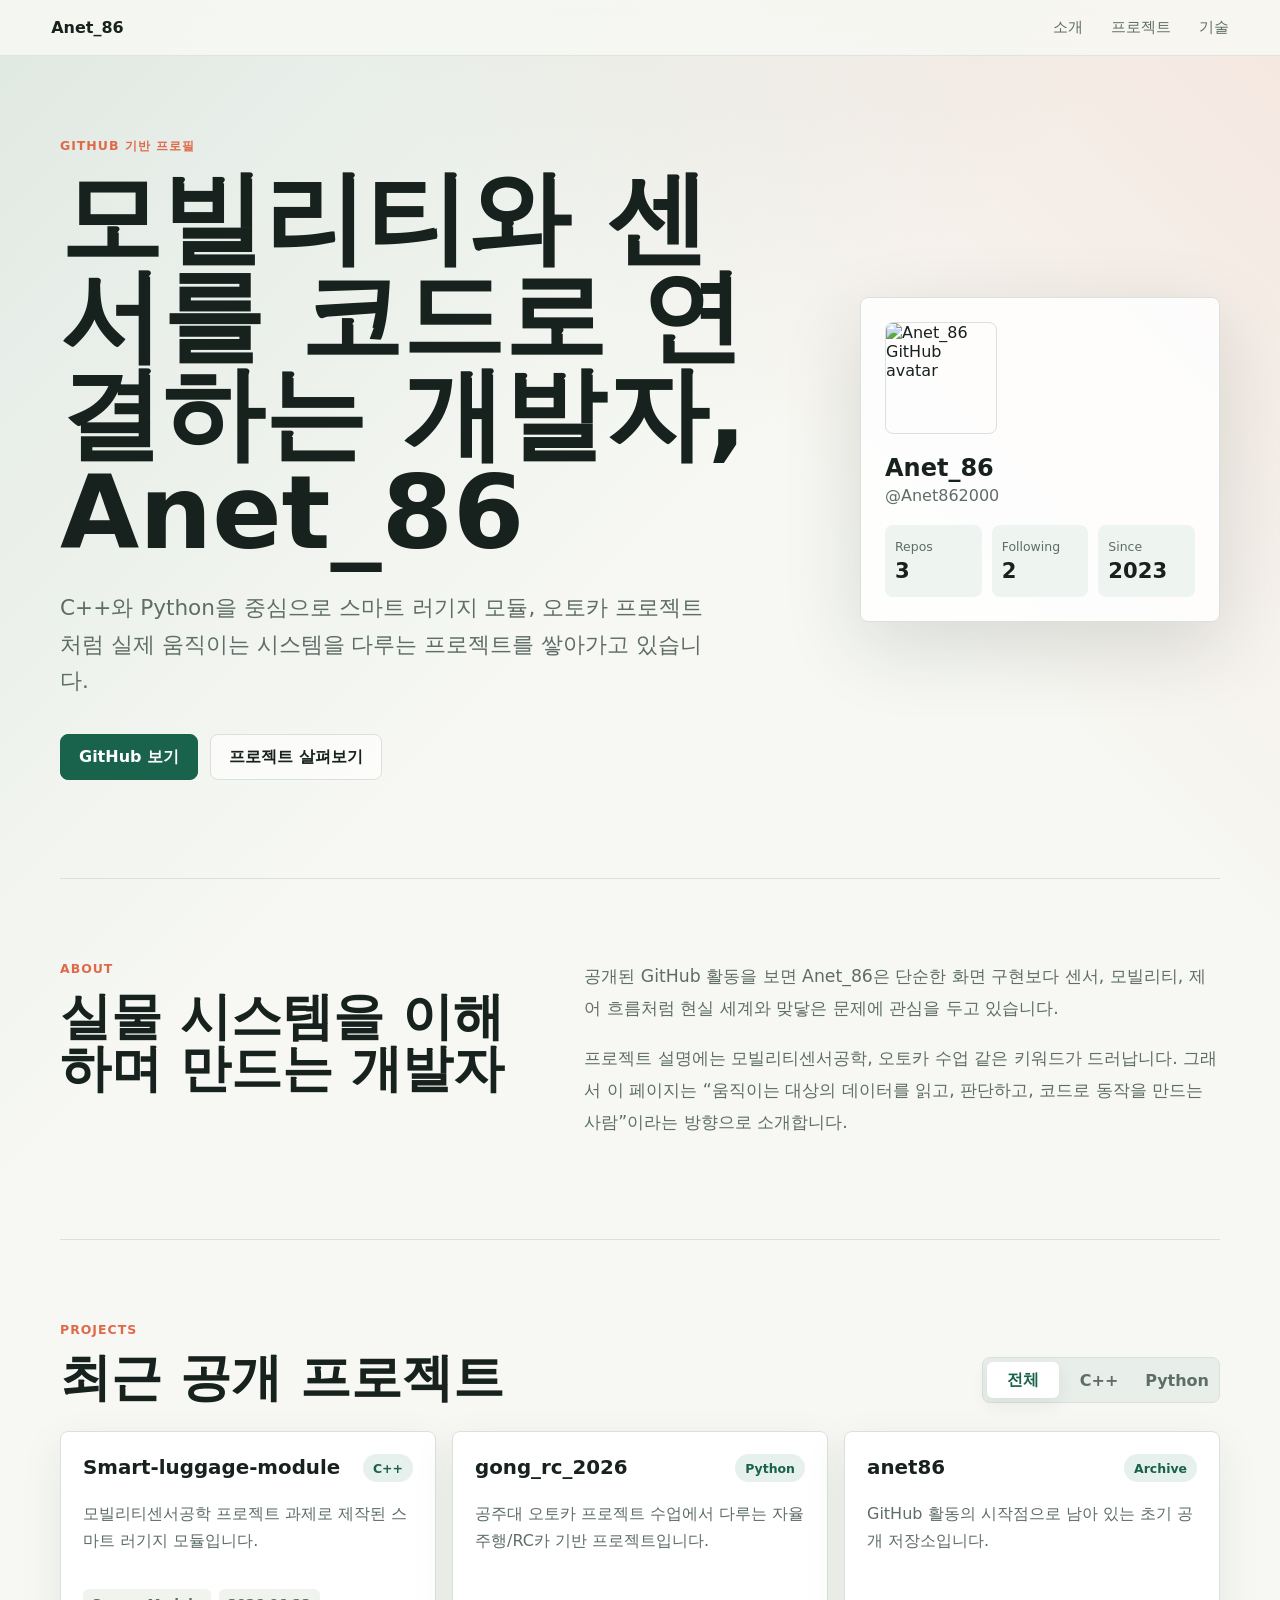
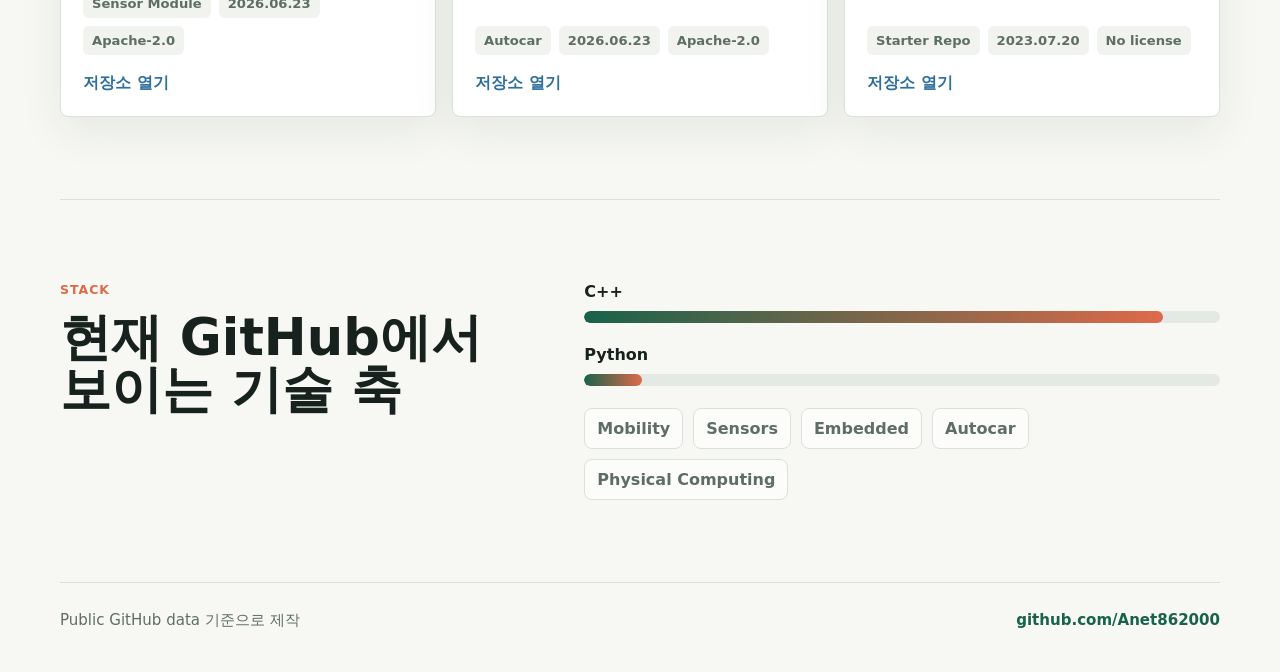
==== index.html @ c8f02334 "Add files via upload" ====
<!doctype html>
<html lang="ko">
  <head>
    <meta charset="utf-8" />
    <meta name="viewport" content="width=device-width, initial-scale=1" />
    <title>Anet_86 | anet862000.github.io</title>
    <meta
      name="description"
      content="GitHub 공개 프로젝트를 기반으로 구성한 Anet_86 소개 페이지"
    />
    <meta name="theme-color" content="#19624b" />
    <meta property="og:type" content="website" />
    <meta property="og:title" content="Anet_86 | GitHub Portfolio" />
    <meta
      property="og:description"
      content="모빌리티와 센서를 코드로 연결하는 개발자 Anet_86의 GitHub 기반 소개 페이지"
    />
    <meta property="og:url" content="https://anet862000.github.io/" />
    <meta property="og:image" content="https://avatars.githubusercontent.com/u/140033525?v=4" />
    <link rel="canonical" href="https://anet862000.github.io/" />
    <link rel="preconnect" href="https://avatars.githubusercontent.com" />
    <link rel="stylesheet" href="./styles.css" />
  </head>
  <body>
    <header class="topbar" aria-label="주요 탐색">
      <a class="brand" href="#home">Anet_86</a>
      <nav>
        <a href="#about">소개</a>
        <a href="#projects">프로젝트</a>
        <a href="#stack">기술</a>
      </nav>
    </header>

    <main id="home">
      <section class="hero">
        <div class="hero__content">
          <p class="eyebrow">GitHub 기반 프로필</p>
          <h1>모빌리티와 센서를 코드로 연결하는 개발자, Anet_86</h1>
          <p class="hero__lead">
            C++와 Python을 중심으로 스마트 러기지 모듈, 오토카 프로젝트처럼
            실제 움직이는 시스템을 다루는 프로젝트를 쌓아가고 있습니다.
          </p>
          <div class="hero__actions">
            <a class="button button--primary" href="https://github.com/Anet862000" target="_blank" rel="noreferrer">
              GitHub 보기
            </a>
            <a class="button button--ghost" href="#projects">프로젝트 살펴보기</a>
          </div>
        </div>

        <aside class="profile" aria-label="GitHub 프로필 요약">
          <img
            src="https://avatars.githubusercontent.com/u/140033525?v=4"
            alt="Anet_86 GitHub avatar"
            class="profile__avatar"
          />
          <div>
            <p class="profile__name">Anet_86</p>
            <p class="profile__handle">@Anet862000</p>
          </div>
          <dl class="profile__stats" id="profileStats"></dl>
        </aside>
      </section>

      <section class="section section--split" id="about">
        <div>
          <p class="section__label">About</p>
          <h2>실물 시스템을 이해하며 만드는 개발자</h2>
        </div>
        <div class="body-copy">
          <p>
            공개된 GitHub 활동을 보면 Anet_86은 단순한 화면 구현보다 센서,
            모빌리티, 제어 흐름처럼 현실 세계와 맞닿은 문제에 관심을 두고
            있습니다.
          </p>
          <p>
            프로젝트 설명에는 모빌리티센서공학, 오토카 수업 같은 키워드가
            드러납니다. 그래서 이 페이지는 “움직이는 대상의 데이터를 읽고,
            판단하고, 코드로 동작을 만드는 사람”이라는 방향으로 소개합니다.
          </p>
        </div>
      </section>

      <section class="section" id="projects">
        <div class="section__heading">
          <div>
            <p class="section__label">Projects</p>
            <h2>최근 공개 프로젝트</h2>
          </div>
          <div class="segmented" role="tablist" aria-label="프로젝트 필터">
            <button class="segmented__button is-active" type="button" data-filter="all">전체</button>
            <button class="segmented__button" type="button" data-filter="C++">C++</button>
            <button class="segmented__button" type="button" data-filter="Python">Python</button>
          </div>
        </div>
        <div class="project-grid" id="projectGrid"></div>
      </section>

      <section class="section section--split" id="stack">
        <div>
          <p class="section__label">Stack</p>
          <h2>현재 GitHub에서 보이는 기술 축</h2>
        </div>
        <div class="stack-panel">
          <div class="meter">
            <span>C++</span>
            <div class="meter__track"><span style="width: 91%"></span></div>
          </div>
          <div class="meter">
            <span>Python</span>
            <div class="meter__track"><span style="width: 9%"></span></div>
          </div>
          <div class="chips" aria-label="관심 영역">
            <span>Mobility</span>
            <span>Sensors</span>
            <span>Embedded</span>
            <span>Autocar</span>
            <span>Physical Computing</span>
          </div>
        </div>
      </section>
    </main>

    <footer class="footer">
      <span>Public GitHub data 기준으로 제작</span>
      <a href="https://github.com/Anet862000" target="_blank" rel="noreferrer">github.com/Anet862000</a>
    </footer>

    <script src="./app.js"></script>
  </body>
</html>
---- styles.css ----
:root {
  color-scheme: light;
  --ink: #17211d;
  --muted: #5e6d67;
  --line: #d9e1dd;
  --paper: #f7f8f4;
  --panel: #ffffff;
  --green: #19624b;
  --green-dark: #0d3d2e;
  --coral: #de6a4a;
  --blue: #2d6f9f;
  --shadow: 0 24px 80px rgba(23, 33, 29, 0.14);
  font-family: Inter, ui-sans-serif, system-ui, -apple-system, BlinkMacSystemFont, "Segoe UI", sans-serif;
}

* {
  box-sizing: border-box;
}

html {
  scroll-behavior: smooth;
}

body {
  margin: 0;
  background:
    linear-gradient(135deg, rgba(25, 98, 75, 0.10), transparent 34%),
    linear-gradient(225deg, rgba(222, 106, 74, 0.12), transparent 28%),
    var(--paper);
  color: var(--ink);
}

a {
  color: inherit;
  text-decoration: none;
}

.topbar {
  position: sticky;
  top: 0;
  z-index: 10;
  display: flex;
  align-items: center;
  justify-content: space-between;
  gap: 24px;
  padding: 18px clamp(18px, 4vw, 56px);
  background: rgba(247, 248, 244, 0.86);
  border-bottom: 1px solid rgba(217, 225, 221, 0.8);
  backdrop-filter: blur(18px);
}

.brand {
  font-weight: 800;
  letter-spacing: 0;
}

nav {
  display: flex;
  gap: clamp(14px, 3vw, 28px);
  color: var(--muted);
  font-size: 0.94rem;
}

nav a:hover {
  color: var(--green);
}

main {
  width: min(1160px, calc(100% - 36px));
  margin: 0 auto;
}

.hero {
  min-height: calc(100vh - 78px);
  display: grid;
  grid-template-columns: minmax(0, 1fr) 360px;
  align-items: center;
  gap: clamp(28px, 5vw, 72px);
  padding: 56px 0 72px;
}

.hero__content {
  max-width: 740px;
}

.eyebrow,
.section__label {
  margin: 0 0 14px;
  color: var(--coral);
  font-weight: 800;
  font-size: 0.78rem;
  letter-spacing: 0.08em;
  text-transform: uppercase;
}

h1,
h2,
p {
  overflow-wrap: anywhere;
}

h1 {
  margin: 0;
  max-width: 760px;
  font-size: clamp(3rem, 8vw, 6.9rem);
  line-height: 0.96;
  letter-spacing: 0;
}

h2 {
  margin: 0;
  font-size: clamp(2rem, 4vw, 4.1rem);
  line-height: 1.02;
  letter-spacing: 0;
}

.hero__lead {
  max-width: 660px;
  margin: 28px 0 0;
  color: var(--muted);
  font-size: clamp(1.05rem, 2vw, 1.35rem);
  line-height: 1.7;
}

.hero__actions {
  display: flex;
  flex-wrap: wrap;
  gap: 12px;
  margin-top: 34px;
}

.button {
  display: inline-flex;
  align-items: center;
  justify-content: center;
  min-height: 46px;
  padding: 0 18px;
  border: 1px solid var(--line);
  border-radius: 8px;
  font-weight: 800;
}

.button--primary {
  background: var(--green);
  border-color: var(--green);
  color: white;
}

.button--primary:hover {
  background: var(--green-dark);
}

.button--ghost {
  background: rgba(255, 255, 255, 0.66);
}

.profile {
  display: grid;
  gap: 20px;
  padding: 24px;
  background: rgba(255, 255, 255, 0.86);
  border: 1px solid var(--line);
  border-radius: 8px;
  box-shadow: var(--shadow);
}

.profile__avatar {
  width: 112px;
  height: 112px;
  border-radius: 8px;
  object-fit: cover;
  border: 1px solid var(--line);
}

.profile__name {
  margin: 0;
  font-size: 1.5rem;
  font-weight: 900;
}

.profile__handle {
  margin: 4px 0 0;
  color: var(--muted);
}

.profile__stats {
  display: grid;
  grid-template-columns: repeat(3, 1fr);
  gap: 10px;
  margin: 0;
}

.profile__stats div {
  padding: 14px 10px;
  background: #eef4f0;
  border-radius: 8px;
}

.profile__stats dt {
  color: var(--muted);
  font-size: 0.78rem;
}

.profile__stats dd {
  margin: 4px 0 0;
  font-weight: 900;
  font-size: 1.32rem;
}

.section {
  padding: 82px 0;
  border-top: 1px solid var(--line);
}

.section--split {
  display: grid;
  grid-template-columns: 0.84fr 1.16fr;
  gap: clamp(28px, 5vw, 68px);
}

.body-copy {
  color: var(--muted);
  font-size: 1.08rem;
  line-height: 1.85;
}

.body-copy p {
  margin: 0 0 18px;
}

.section__heading {
  display: flex;
  align-items: end;
  justify-content: space-between;
  gap: 24px;
  margin-bottom: 28px;
}

.segmented {
  display: inline-grid;
  grid-auto-flow: column;
  gap: 4px;
  padding: 4px;
  background: #e8efeb;
  border: 1px solid var(--line);
  border-radius: 8px;
}

.segmented__button {
  min-width: 72px;
  min-height: 36px;
  border: 0;
  border-radius: 6px;
  background: transparent;
  color: var(--muted);
  font: inherit;
  font-weight: 800;
  cursor: pointer;
}

.segmented__button.is-active {
  background: var(--panel);
  color: var(--green);
  box-shadow: 0 6px 18px rgba(23, 33, 29, 0.08);
}

.project-grid {
  display: grid;
  grid-template-columns: repeat(3, minmax(0, 1fr));
  gap: 16px;
}

.project-card {
  display: flex;
  min-height: 286px;
  flex-direction: column;
  gap: 18px;
  padding: 22px;
  background: var(--panel);
  border: 1px solid var(--line);
  border-radius: 8px;
  box-shadow: 0 14px 44px rgba(23, 33, 29, 0.08);
}

.project-card__top {
  display: flex;
  align-items: center;
  justify-content: space-between;
  gap: 14px;
}

.project-card h3 {
  margin: 0;
  font-size: 1.24rem;
  line-height: 1.25;
}

.language {
  flex: 0 0 auto;
  display: inline-flex;
  align-items: center;
  min-height: 28px;
  padding: 0 10px;
  border-radius: 999px;
  background: #e6f0ec;
  color: var(--green);
  font-size: 0.78rem;
  font-weight: 900;
}

.project-card p {
  margin: 0;
  color: var(--muted);
  line-height: 1.7;
}

.project-card__meta {
  display: flex;
  flex-wrap: wrap;
  gap: 8px;
  margin-top: auto;
}

.project-card__meta span {
  padding: 7px 9px;
  background: #f1f3ef;
  border-radius: 6px;
  color: var(--muted);
  font-size: 0.82rem;
  font-weight: 700;
}

.project-card__link {
  color: var(--blue);
  font-weight: 900;
}

.stack-panel {
  display: grid;
  gap: 22px;
}

.meter {
  display: grid;
  gap: 10px;
  font-weight: 900;
}

.meter__track {
  height: 12px;
  overflow: hidden;
  background: #e3e9e5;
  border-radius: 999px;
}

.meter__track span {
  display: block;
  height: 100%;
  background: linear-gradient(90deg, var(--green), var(--coral));
  border-radius: inherit;
}

.chips {
  display: flex;
  flex-wrap: wrap;
  gap: 10px;
}

.chips span {
  padding: 10px 12px;
  border: 1px solid var(--line);
  border-radius: 8px;
  background: rgba(255, 255, 255, 0.7);
  color: var(--muted);
  font-weight: 800;
}

.footer {
  display: flex;
  justify-content: space-between;
  gap: 18px;
  width: min(1160px, calc(100% - 36px));
  margin: 0 auto;
  padding: 28px 0 42px;
  border-top: 1px solid var(--line);
  color: var(--muted);
  font-size: 0.94rem;
}

.footer a {
  color: var(--green);
  font-weight: 900;
}

@media (max-width: 900px) {
  .hero,
  .section--split {
    grid-template-columns: 1fr;
  }

  .hero {
    min-height: auto;
    padding-top: 46px;
  }

  .profile {
    max-width: 460px;
  }

  .section__heading {
    align-items: start;
    flex-direction: column;
  }

  .project-grid {
    grid-template-columns: 1fr;
  }
}

@media (max-width: 560px) {
  .topbar {
    align-items: flex-start;
    flex-direction: column;
  }

  nav {
    width: 100%;
    justify-content: space-between;
  }

  h1 {
    font-size: clamp(2.5rem, 16vw, 4.2rem);
  }

  .profile__stats {
    grid-template-columns: 1fr;
  }

  .segmented {
    width: 100%;
    grid-template-columns: repeat(3, 1fr);
  }

  .segmented__button {
    min-width: 0;
  }

  .footer {
    flex-direction: column;
  }
}
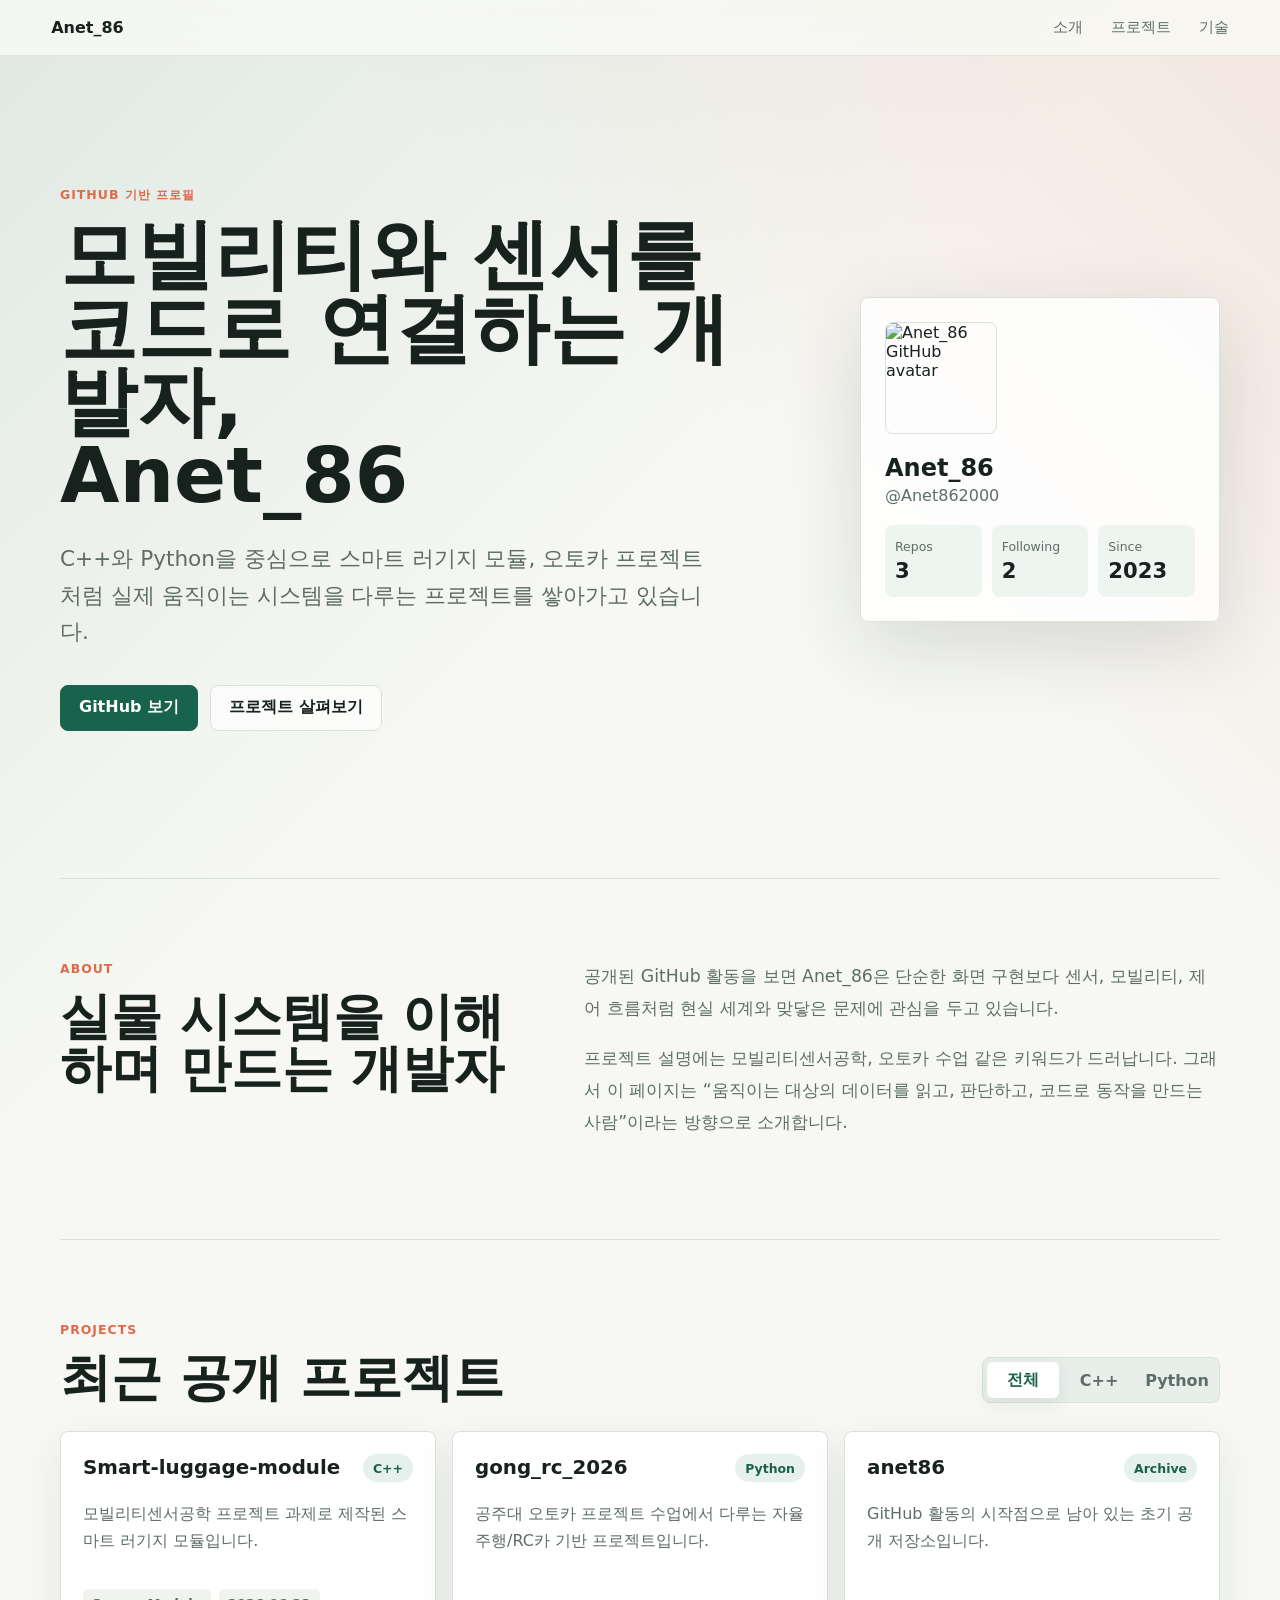
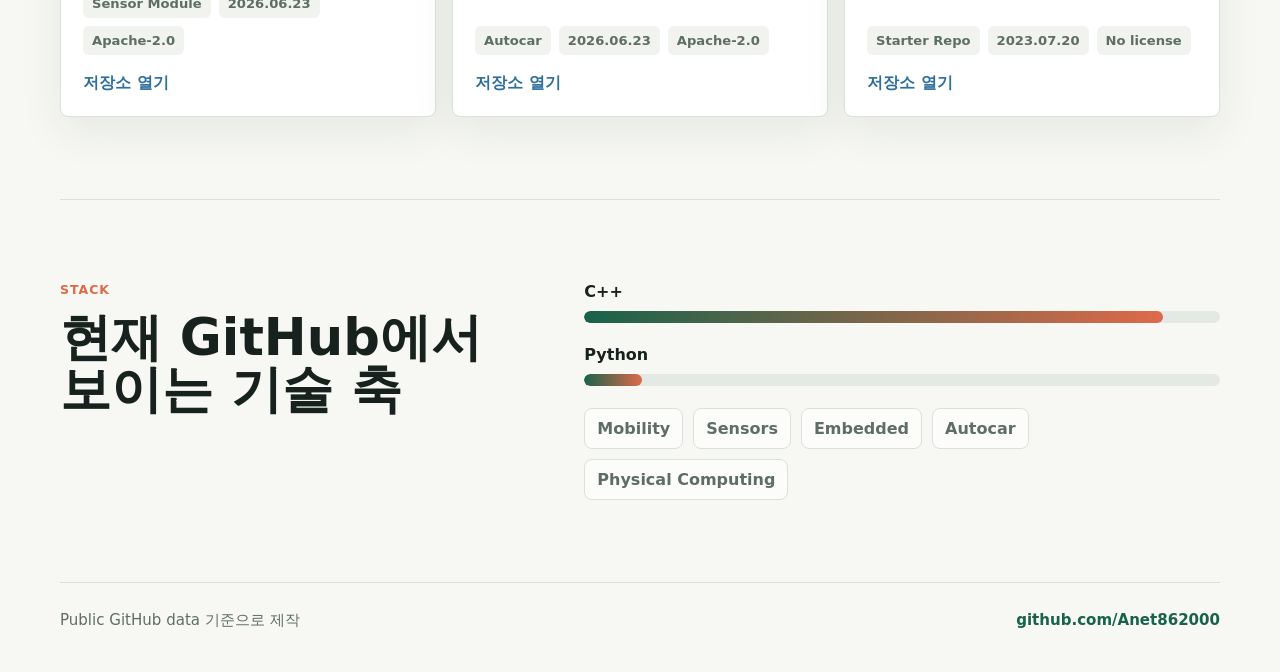
==== commit 07a7d067: "Update index.html" ====
--- a/index.html
+++ b/index.html
@@ -35,7 +35,7 @@
       <section class="hero">
         <div class="hero__content">
           <p class="eyebrow">GitHub 기반 프로필</p>
-          <h1>모빌리티와 센서를 코드로 연결하는 개발자, Anet_86</h1>
+          <h1>모빌리티와 센서를 코드로 연결하는 개발자,<br />Anet_86</h1>
           <p class="hero__lead">
             C++와 Python을 중심으로 스마트 러기지 모듈, 오토카 프로젝트처럼
             실제 움직이는 시스템을 다루는 프로젝트를 쌓아가고 있습니다.
--- a/styles.css
+++ b/styles.css
@@ -102,7 +102,7 @@
 h1 {
   margin: 0;
   max-width: 760px;
-  font-size: clamp(3rem, 8vw, 6.9rem);
+  font-size: clamp(2.4rem, 6vw, 5rem);
   line-height: 0.96;
   letter-spacing: 0;
 }
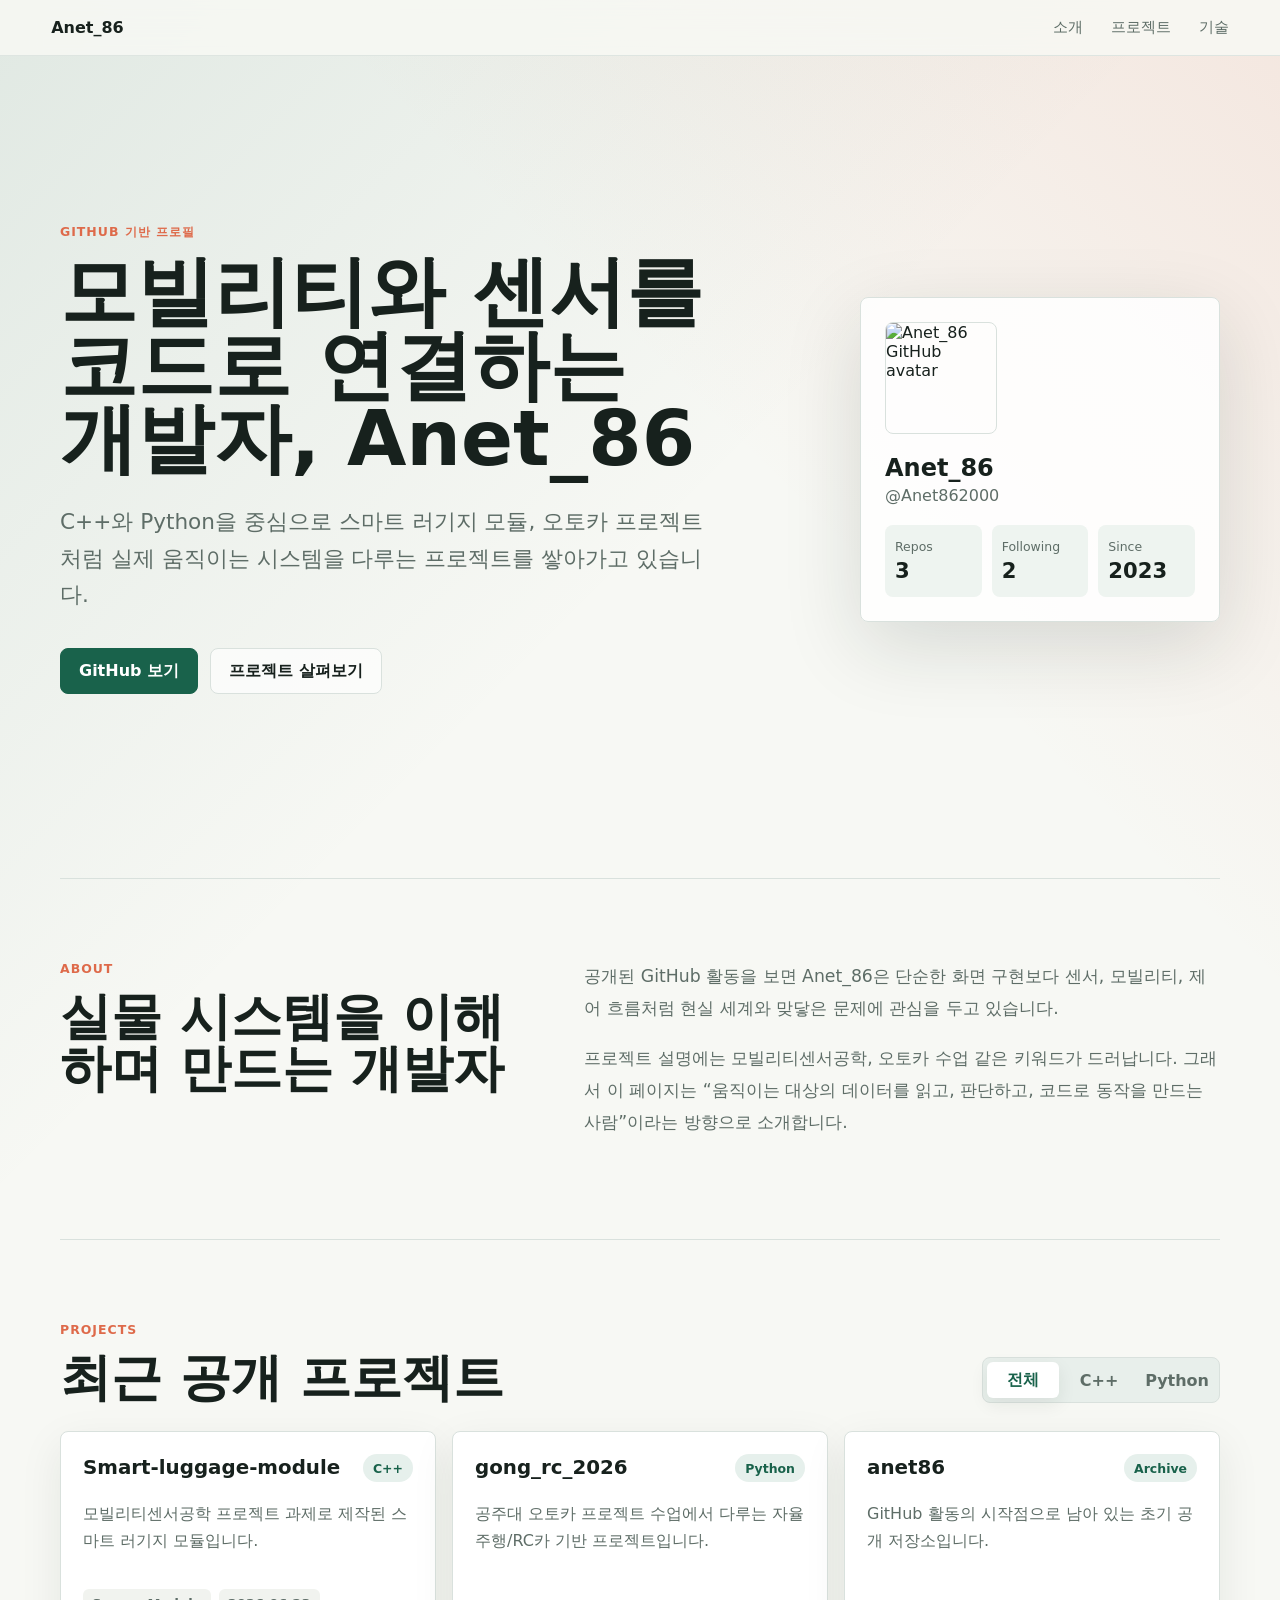
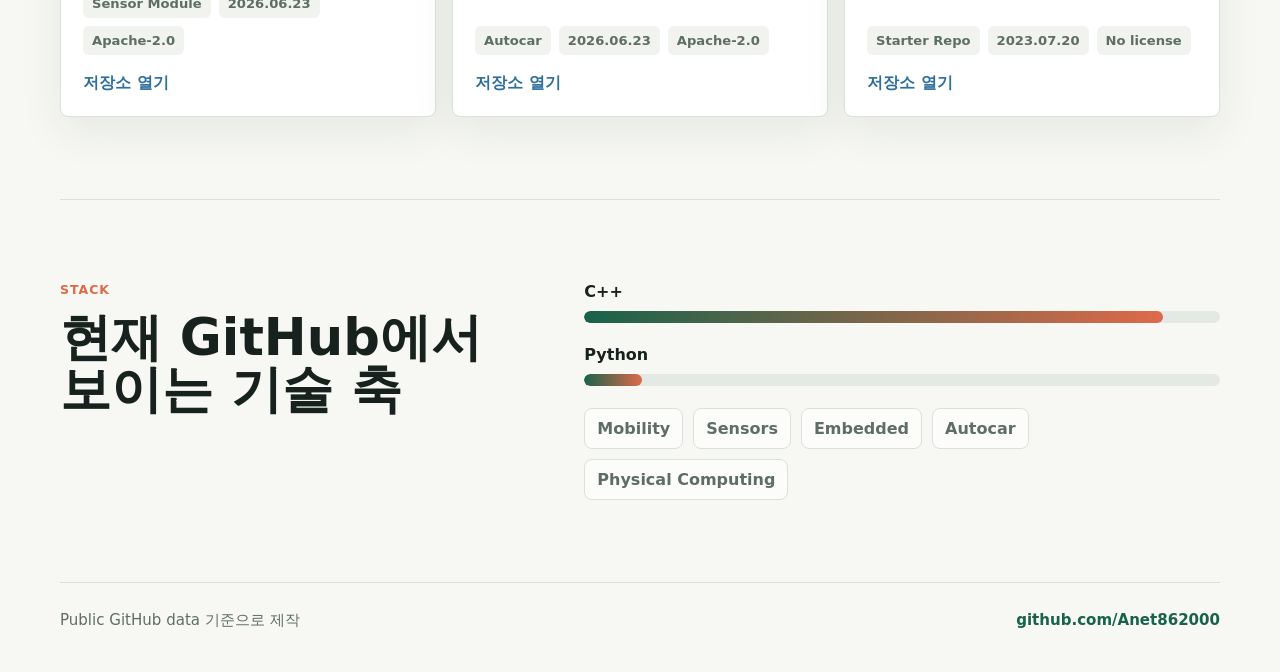
==== commit 61f3e746: "Update index.html" ====
--- a/index.html
+++ b/index.html
@@ -35,7 +35,7 @@
       <section class="hero">
         <div class="hero__content">
           <p class="eyebrow">GitHub 기반 프로필</p>
-          <h1>모빌리티와 센서를 코드로 연결하는 개발자,<br />Anet_86</h1>
+          <h1>모빌리티와 센서를 코드로 연결하는 <br />개발자, Anet_86</h1>
           <p class="hero__lead">
             C++와 Python을 중심으로 스마트 러기지 모듈, 오토카 프로젝트처럼
             실제 움직이는 시스템을 다루는 프로젝트를 쌓아가고 있습니다.
